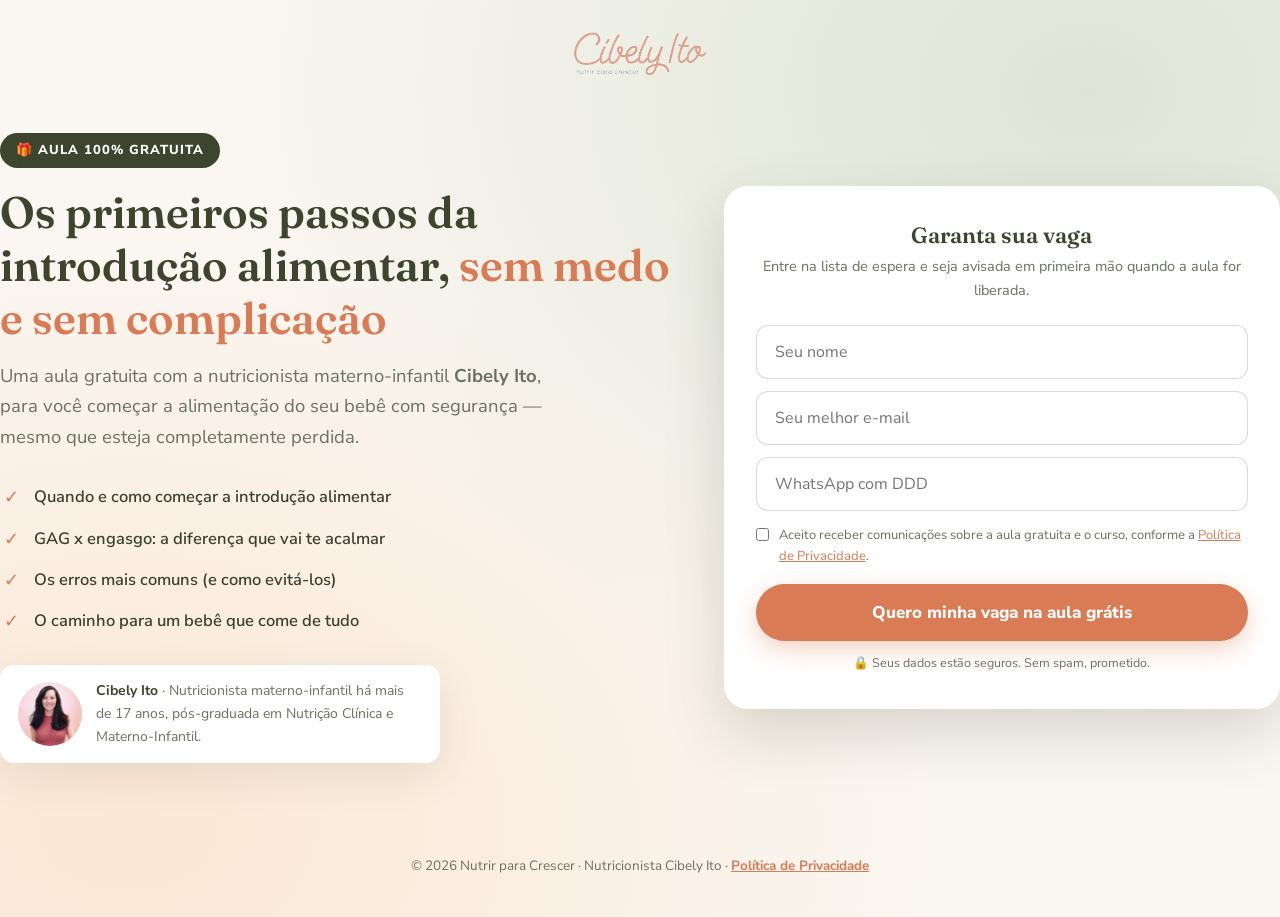
==== aula-gratis/index.html @ ddbc22b2 "Foto do consultório na seção sobre, foto colorida na landing, remove original pesado Co-Authored-By:" ====
<!DOCTYPE html>
<html lang="pt-BR">
<head>
  <meta charset="UTF-8">
  <meta name="viewport" content="width=device-width, initial-scale=1.0, viewport-fit=cover">

  <!-- Página de campanha (tráfego pago): não indexar no Google,
       para não competir com a página principal de vendas -->
  <meta name="robots" content="noindex">

  <title>Aula Gratuita de Introdução Alimentar | Nutri Cibely Ito</title>
  <meta name="description" content="Aula gratuita com a nutricionista materno-infantil Cibely Ito: os primeiros passos da introdução alimentar do seu bebê, sem medo e sem complicação. Entre na lista.">

  <meta property="og:type" content="website">
  <meta property="og:locale" content="pt_BR">
  <meta property="og:site_name" content="Nutrir para Crescer">
  <meta property="og:title" content="Aula gratuita: introdução alimentar sem medo — Nutri Cibely Ito">
  <meta property="og:description" content="Entre na lista de espera da aula gratuita sobre introdução alimentar, com a nutricionista Cibely Ito.">
  <meta property="og:url" content="https://nutrirparacrescer.com.br/aula-gratis/">
  <meta property="og:image" content="https://nutrirparacrescer.com.br/images/hero-mae-bebe.jpg">
  <meta name="twitter:card" content="summary_large_image">

  <link rel="icon" href="data:image/svg+xml,<svg xmlns='http://www.w3.org/2000/svg' viewBox='0 0 100 100'><text y='.9em' font-size='90'>🌱</text></svg>">

  <link rel="preconnect" href="https://fonts.googleapis.com">
  <link rel="preconnect" href="https://fonts.gstatic.com" crossorigin>
  <link href="https://fonts.googleapis.com/css2?family=Fraunces:opsz,wght@9..144,500;9..144,600;9..144,700&family=Nunito+Sans:wght@400;600;700;800&display=swap" rel="stylesheet">

  <style>
    :root{
      --verde:#8FB489; --verde-escuro:#3D452E; --verde-suave:#EBF2E9;
      --creme:#FAF6F1; --pessego:#FFBC7D; --terracota:#D97B54; --terracota-escuro:#C4663F;
      --rosa:#D8A292; --texto:#3A4132; --texto-suave:#6B7261; --branco:#FFFFFF;
      --sombra:0 12px 40px rgba(61,69,46,.10); --raio:18px;
    }
    *{margin:0;padding:0;box-sizing:border-box}
    body{font-family:'Nunito Sans',system-ui,sans-serif;background:
      radial-gradient(ellipse at 85% 10%,rgba(168,196,162,.35),transparent 55%),
      radial-gradient(ellipse at 10% 90%,rgba(255,188,125,.25),transparent 50%),var(--creme);
      color:var(--texto);line-height:1.65;font-size:17px;min-height:100vh}
    h1,h2,h3{font-family:'Fraunces',Georgia,serif;color:var(--verde-escuro);line-height:1.2;font-weight:600}
    .wrap{max-width:960px;margin:0 auto;padding:0 24px}

    .cabeca{text-align:center;padding:28px 0 8px}
    .cabeca img{height:52px;width:auto;margin:0 auto}

    .hero{display:grid;grid-template-columns:1.1fr .9fr;gap:44px;align-items:center;padding:36px 0 64px}
    .selo{display:inline-block;background:var(--verde-escuro);color:#fff;
          font-weight:800;font-size:13px;letter-spacing:1px;text-transform:uppercase;
          padding:7px 16px;border-radius:999px;margin-bottom:18px}
    h1{font-size:clamp(30px,4.4vw,44px);margin-bottom:16px}
    h1 em{font-style:normal;color:var(--terracota)}
    .sub{font-size:18.5px;color:var(--texto-suave);margin-bottom:24px;max-width:50ch}
    .aprender{list-style:none;margin-bottom:8px}
    .aprender li{padding:7px 0 7px 34px;position:relative;font-weight:600;font-size:16.5px}
    .aprender li::before{content:"✓";position:absolute;left:4px;color:var(--terracota);font-weight:800;font-size:18px}
    .quem{display:flex;gap:14px;align-items:center;margin-top:24px;background:var(--branco);
          border-radius:14px;padding:14px 18px;box-shadow:var(--sombra);max-width:440px}
    .quem img{width:64px;height:64px;border-radius:50%;object-fit:cover}
    .quem p{font-size:14px;color:var(--texto-suave)}
    .quem strong{color:var(--verde-escuro)}

    .caixa-form{background:var(--branco);border-radius:24px;padding:36px 32px;box-shadow:0 24px 60px rgba(61,69,46,.18)}
    .caixa-form h2{font-size:22px;margin-bottom:6px;text-align:center}
    .caixa-form .gratis{text-align:center;font-size:14.5px;color:var(--texto-suave);margin-bottom:22px}
    .campos{display:flex;flex-direction:column;gap:12px;margin-bottom:14px}
    input[type=text],input[type=email],input[type=tel]{
      width:100%;padding:15px 18px;border:1px solid rgba(61,69,46,.2);border-radius:12px;
      font-family:'Nunito Sans',sans-serif;font-size:16px;background:var(--branco);color:var(--texto)}
    input:focus{outline:2px solid var(--terracota);border-color:transparent}
    .consentimento{display:flex;gap:10px;align-items:flex-start;font-size:13px;
                   color:var(--texto-suave);margin-bottom:16px;cursor:pointer}
    .consentimento input{margin-top:3px;accent-color:var(--terracota)}
    .consentimento a{color:var(--terracota)}
    .btn{display:block;width:100%;background:var(--terracota);color:#fff;font-weight:800;font-size:17px;
         padding:17px 20px;border-radius:999px;border:0;cursor:pointer;text-align:center;font-family:'Nunito Sans',sans-serif;
         box-shadow:0 8px 24px rgba(217,123,84,.35);transition:transform .15s,background .15s}
    .btn:hover{background:var(--terracota-escuro);transform:translateY(-2px)}
    .nota{font-size:12.5px;color:var(--texto-suave);text-align:center;margin-top:12px}
    .sucesso{display:none;text-align:center;font-weight:800;color:var(--verde-escuro);
             background:var(--verde-suave);border-radius:12px;padding:18px;margin-top:8px}

    footer{text-align:center;padding:28px 0 40px;font-size:13.5px;color:var(--texto-suave)}
    footer a{color:var(--terracota);font-weight:700}

    @media (max-width:820px){
      .hero{grid-template-columns:1fr;padding-top:16px}
    }
  </style>
</head>
<body>

  <header class="cabeca">
    <img src="../images/logo.png" alt="Cibely Ito — Nutrir para Crescer">
  </header>

  <section class="hero">
    <div class="wrap" style="display:contents">
      <div>
        <span class="selo">🎁 Aula 100% gratuita</span>
        <h1>Os primeiros passos da introdução alimentar, <em>sem medo e sem complicação</em></h1>
        <p class="sub">Uma aula gratuita com a nutricionista materno-infantil <strong>Cibely Ito</strong>, para você começar a alimentação do seu bebê com segurança — mesmo que esteja completamente perdida.</p>
        <ul class="aprender">
          <li>Quando e como começar a introdução alimentar</li>
          <li>GAG x engasgo: a diferença que vai te acalmar</li>
          <li>Os erros mais comuns (e como evitá-los)</li>
          <li>O caminho para um bebê que come de tudo</li>
        </ul>
        <div class="quem">
          <img src="../images/perfil_instagram.jpg" alt="Nutricionista Cibely Ito">
          <p><strong>Cibely Ito</strong> · Nutricionista materno-infantil há mais de 17 anos, pós-graduada em Nutrição Clínica e Materno-Infantil.</p>
        </div>
      </div>

      <div class="caixa-form">
        <h2>Garanta sua vaga</h2>
        <p class="gratis">Entre na lista de espera e seja avisada em primeira mão quando a aula for liberada.</p>
        <form id="form-lista" action="https://docs.google.com/forms/d/e/1FAIpQLSf5_hrBWaJWvSB0HQ-dVeaftAwNBV72wIuiOvU0LccPDCa3ug/formResponse" method="POST" target="iframe-oculto">
          <div class="campos">
            <input type="text" name="entry.292821919" placeholder="Seu nome" required aria-label="Seu nome">
            <input type="email" name="entry.904373471" placeholder="Seu melhor e-mail" required aria-label="Seu melhor e-mail">
            <input type="tel" name="entry.1948208230" placeholder="WhatsApp com DDD" required aria-label="WhatsApp com DDD">
          </div>
          <label class="consentimento">
            <input type="checkbox" required>
            <span>Aceito receber comunicações sobre a aula gratuita e o curso, conforme a <a href="../politica-privacidade.html" target="_blank">Política de Privacidade</a>.</span>
          </label>
          <button type="submit" class="btn">Quero minha vaga na aula grátis</button>
        </form>
        <p class="nota">🔒 Seus dados estão seguros. Sem spam, prometido.</p>
        <p class="sucesso" id="msg-sucesso">💚 Vaga garantida! Assim que a aula for liberada, você será a primeira a saber.</p>
        <iframe name="iframe-oculto" id="iframe-oculto" style="display:none"></iframe>
      </div>
    </div>
  </section>

  <footer>
    <p>© 2026 Nutrir para Crescer · Nutricionista Cibely Ito · <a href="../politica-privacidade.html">Política de Privacidade</a></p>
  </footer>

  <script>
    (function(){
      var form = document.getElementById('form-lista');
      var enviado = false;
      form.addEventListener('submit', function(){ enviado = true; });
      document.getElementById('iframe-oculto').addEventListener('load', function(){
        if(enviado){
          form.style.display = 'none';
          document.querySelector('.nota').style.display = 'none';
          document.getElementById('msg-sucesso').style.display = 'block';
        }
      });
    })();
  </script>

</body>
</html>
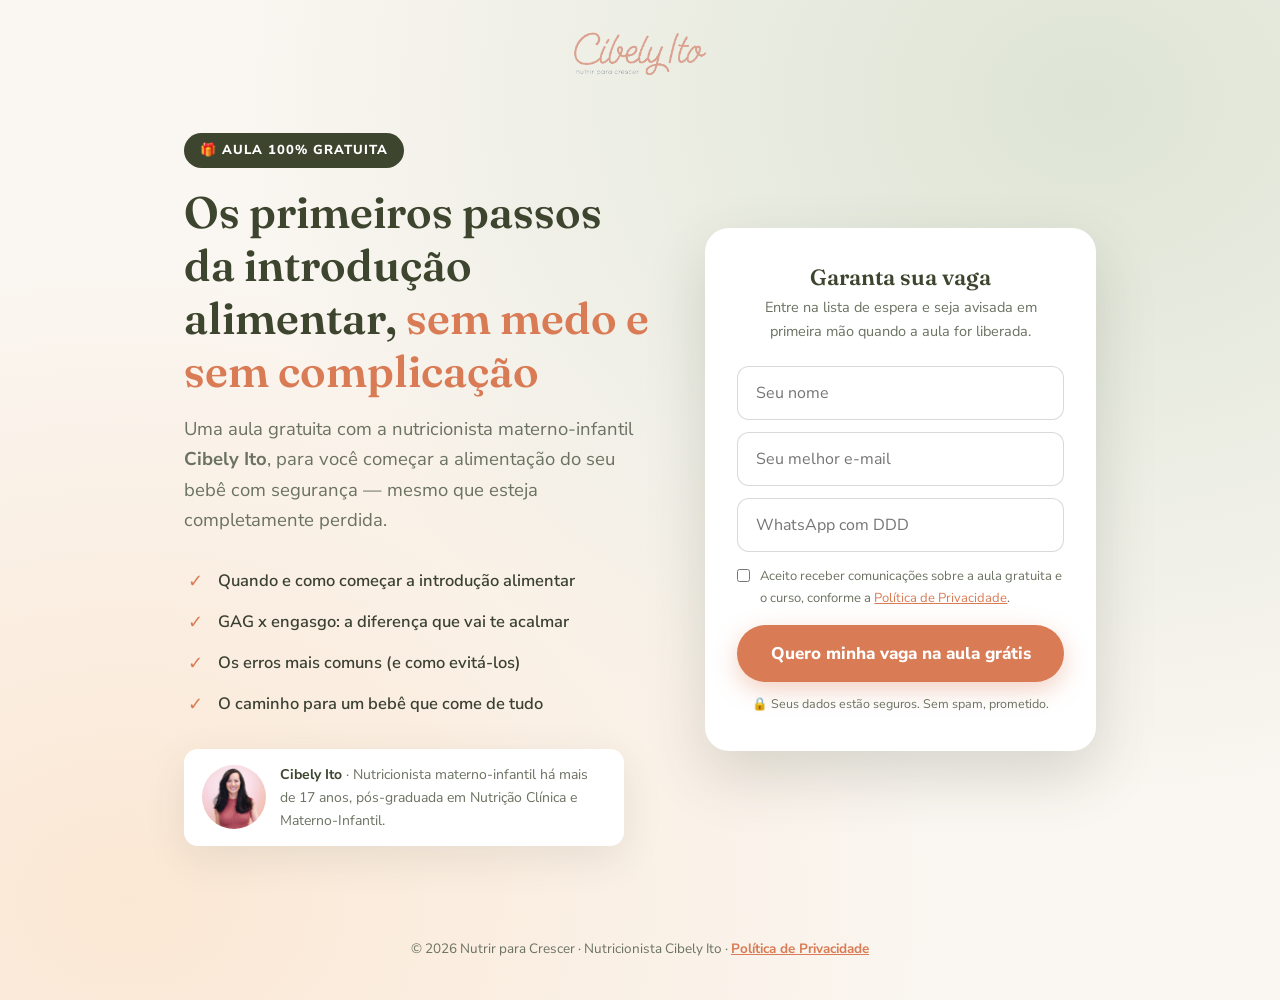
==== commit a9b0fd73: "Corrige margem lateral da landing da aula gratis O div.wrap do hero usa display:contents, o que desc" ====
--- a/aula-gratis/index.html
+++ b/aula-gratis/index.html
@@ -44,7 +44,10 @@
     .cabeca{text-align:center;padding:28px 0 8px}
     .cabeca img{height:52px;width:auto;margin:0 auto}
 
-    .hero{display:grid;grid-template-columns:1.1fr .9fr;gap:44px;align-items:center;padding:36px 0 64px}
+    /* o .wrap interno usa display:contents, então a largura/centralização
+       e o padding lateral precisam ficar no próprio .hero */
+    .hero{display:grid;grid-template-columns:1.1fr .9fr;gap:44px;align-items:center;
+          max-width:960px;margin:0 auto;padding:36px 24px 64px}
     .selo{display:inline-block;background:var(--verde-escuro);color:#fff;
           font-weight:800;font-size:13px;letter-spacing:1px;text-transform:uppercase;
           padding:7px 16px;border-radius:999px;margin-bottom:18px}
@@ -148,10 +151,12 @@
           form.style.display = 'none';
           document.querySelector('.nota').style.display = 'none';
           document.getElementById('msg-sucesso').style.display = 'block';
+          if(window.goatcounter){ window.goatcounter.count({path:'landing-lead-aula-gratis', title:'Cadastro na lista (landing)', event:true}); }
         }
       });
     })();
   </script>
+  <script data-goatcounter="https://nutrirparacrescer.goatcounter.com/count" async src="//gc.zgo.at/count.js"></script>
 
 </body>
 </html>
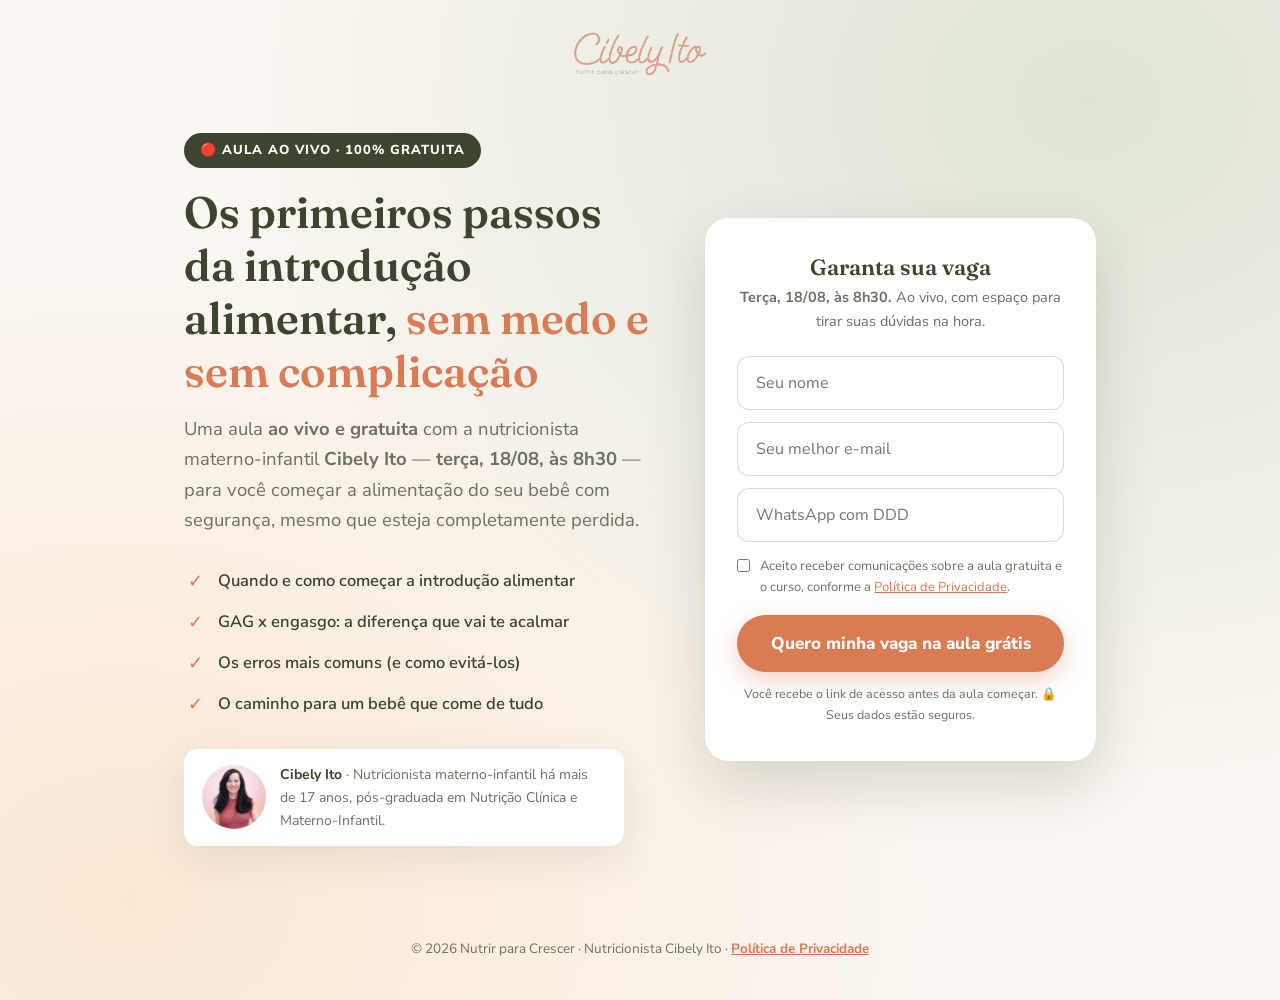
==== commit a7278949: "Anuncia a aula ao vivo de 18/08 8h30 nas 3 páginas (landing, home e link da bio) Co-Authored-By: Cla" ====
--- a/aula-gratis/index.html
+++ b/aula-gratis/index.html
@@ -8,14 +8,14 @@
        para não competir com a página principal de vendas -->
   <meta name="robots" content="noindex">
 
-  <title>Aula Gratuita de Introdução Alimentar | Nutri Cibely Ito</title>
-  <meta name="description" content="Aula gratuita com a nutricionista materno-infantil Cibely Ito: os primeiros passos da introdução alimentar do seu bebê, sem medo e sem complicação. Entre na lista.">
+  <title>Aula ao vivo e gratuita de Introdução Alimentar — 18/08, 8h30 | Nutri Cibely Ito</title>
+  <meta name="description" content="Aula ao vivo e gratuita com a nutricionista materno-infantil Cibely Ito, terça 18/08 às 8h30: os primeiros passos da introdução alimentar do seu bebê, sem medo e sem complicação.">
 
   <meta property="og:type" content="website">
   <meta property="og:locale" content="pt_BR">
   <meta property="og:site_name" content="Nutrir para Crescer">
-  <meta property="og:title" content="Aula gratuita: introdução alimentar sem medo — Nutri Cibely Ito">
-  <meta property="og:description" content="Entre na lista de espera da aula gratuita sobre introdução alimentar, com a nutricionista Cibely Ito.">
+  <meta property="og:title" content="Aula ao vivo e gratuita: introdução alimentar sem medo — 18/08, 8h30 — Nutri Cibely Ito">
+  <meta property="og:description" content="Terça, 18/08, às 8h30: aula ao vivo e gratuita sobre introdução alimentar, com a nutricionista Cibely Ito. Garanta sua vaga.">
   <meta property="og:url" content="https://nutrirparacrescer.com.br/aula-gratis/">
   <meta property="og:image" content="https://nutrirparacrescer.com.br/images/hero-mae-bebe.jpg">
   <meta name="twitter:card" content="summary_large_image">
@@ -100,9 +100,9 @@
   <section class="hero">
     <div class="wrap" style="display:contents">
       <div>
-        <span class="selo">🎁 Aula 100% gratuita</span>
+        <span class="selo">🔴 Aula ao vivo · 100% gratuita</span>
         <h1>Os primeiros passos da introdução alimentar, <em>sem medo e sem complicação</em></h1>
-        <p class="sub">Uma aula gratuita com a nutricionista materno-infantil <strong>Cibely Ito</strong>, para você começar a alimentação do seu bebê com segurança — mesmo que esteja completamente perdida.</p>
+        <p class="sub">Uma aula <strong>ao vivo e gratuita</strong> com a nutricionista materno-infantil <strong>Cibely Ito</strong> — <strong>terça, 18/08, às 8h30</strong> — para você começar a alimentação do seu bebê com segurança, mesmo que esteja completamente perdida.</p>
         <ul class="aprender">
           <li>Quando e como começar a introdução alimentar</li>
           <li>GAG x engasgo: a diferença que vai te acalmar</li>
@@ -117,7 +117,7 @@
 
       <div class="caixa-form">
         <h2>Garanta sua vaga</h2>
-        <p class="gratis">Entre na lista de espera e seja avisada em primeira mão quando a aula for liberada.</p>
+        <p class="gratis"><strong>Terça, 18/08, às 8h30.</strong> Ao vivo, com espaço para tirar suas dúvidas na hora.</p>
         <form id="form-lista" action="https://docs.google.com/forms/d/e/1FAIpQLSf5_hrBWaJWvSB0HQ-dVeaftAwNBV72wIuiOvU0LccPDCa3ug/formResponse" method="POST" target="iframe-oculto">
           <div class="campos">
             <input type="text" name="entry.292821919" placeholder="Seu nome" required aria-label="Seu nome">
@@ -130,8 +130,8 @@
           </label>
           <button type="submit" class="btn">Quero minha vaga na aula grátis</button>
         </form>
-        <p class="nota">🔒 Seus dados estão seguros. Sem spam, prometido.</p>
-        <p class="sucesso" id="msg-sucesso">💚 Vaga garantida! Assim que a aula for liberada, você será a primeira a saber.</p>
+        <p class="nota">Você recebe o link de acesso antes da aula começar. 🔒 Seus dados estão seguros.</p>
+        <p class="sucesso" id="msg-sucesso">💚 Vaga garantida! Te espero na terça, 18/08, às 8h30 — você recebe o link de acesso antes de começar.</p>
         <iframe name="iframe-oculto" id="iframe-oculto" style="display:none"></iframe>
       </div>
     </div>
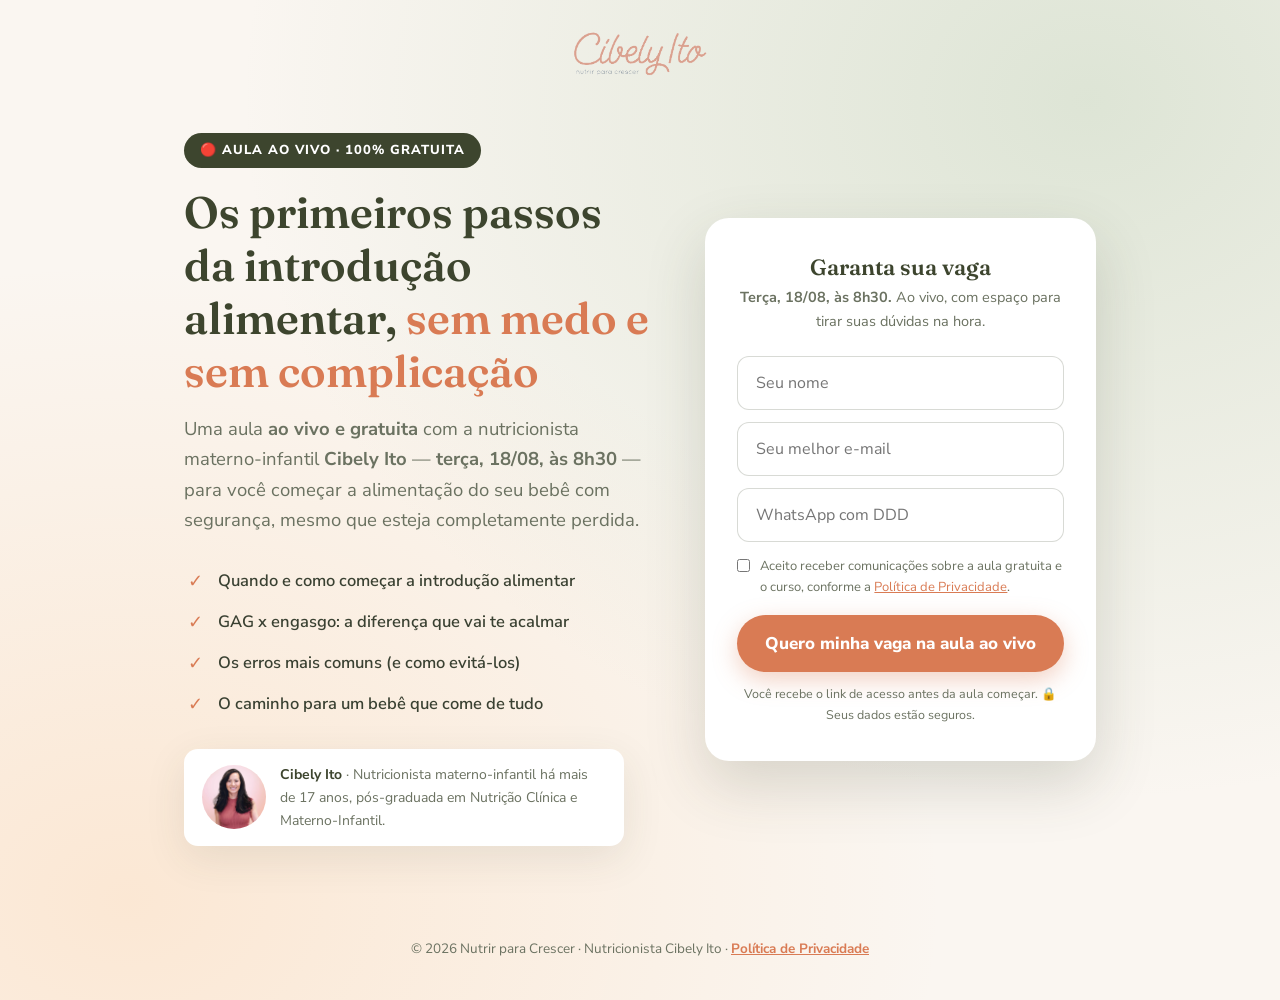
==== commit 87d52d98: "Ajusta botão da landing e título de sucesso do link da bio Co-Authored-By: Claude Opus 5 <noreply@an" ====
--- a/aula-gratis/index.html
+++ b/aula-gratis/index.html
@@ -128,7 +128,7 @@
             <input type="checkbox" required>
             <span>Aceito receber comunicações sobre a aula gratuita e o curso, conforme a <a href="../politica-privacidade.html" target="_blank">Política de Privacidade</a>.</span>
           </label>
-          <button type="submit" class="btn">Quero minha vaga na aula grátis</button>
+          <button type="submit" class="btn">Quero minha vaga na aula ao vivo</button>
         </form>
         <p class="nota">Você recebe o link de acesso antes da aula começar. 🔒 Seus dados estão seguros.</p>
         <p class="sucesso" id="msg-sucesso">💚 Vaga garantida! Te espero na terça, 18/08, às 8h30 — você recebe o link de acesso antes de começar.</p>
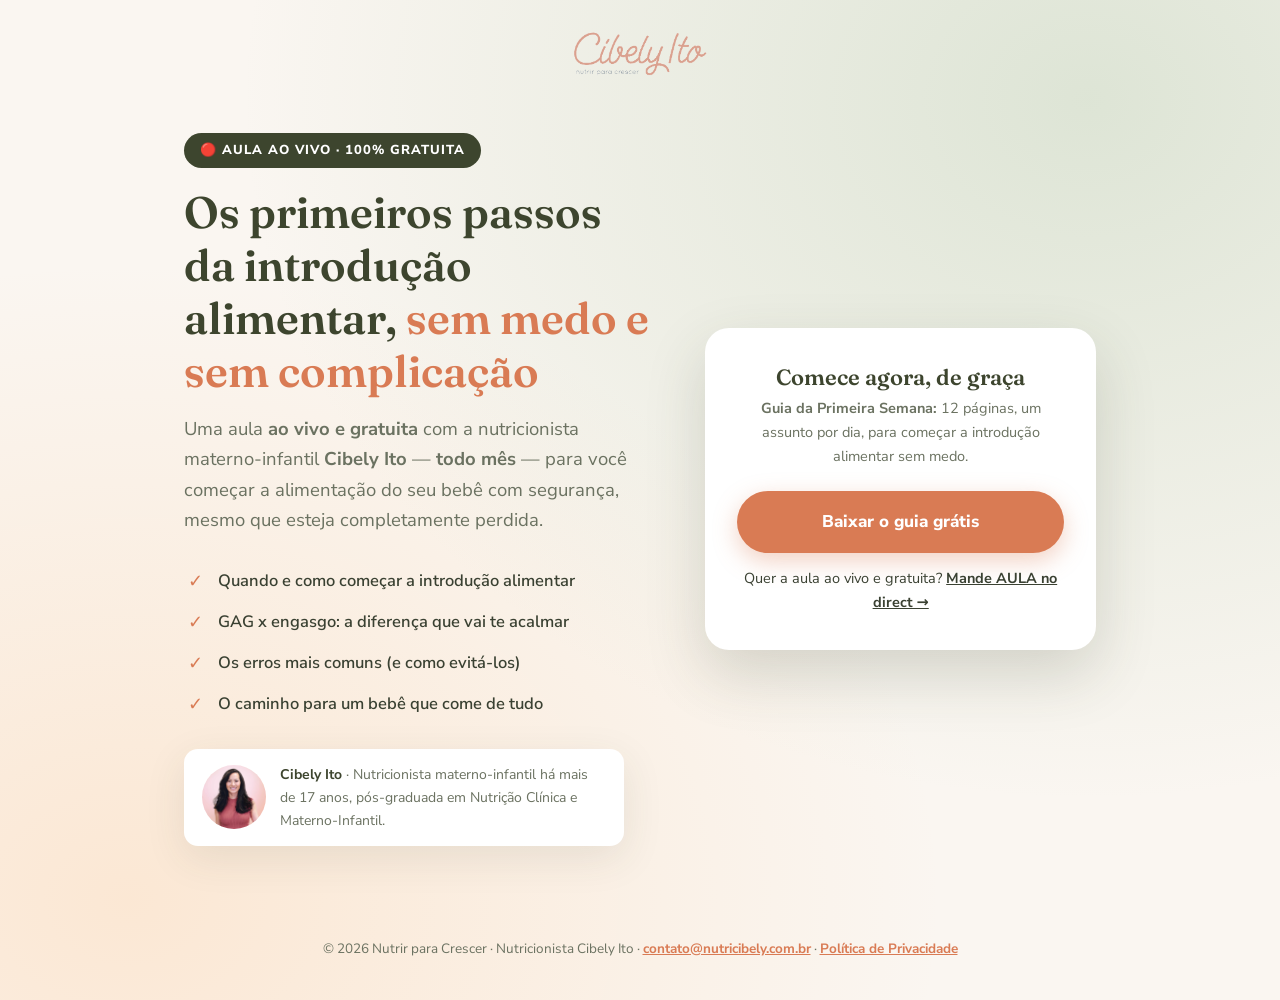
==== commit 259e0c4f: "Tira as datas da aula e troca o formulario pelo guia gratis - /aula-gratis, home e /instagram sem da" ====
--- a/aula-gratis/index.html
+++ b/aula-gratis/index.html
@@ -8,14 +8,14 @@
        para não competir com a página principal de vendas -->
   <meta name="robots" content="noindex">
 
-  <title>Aula ao vivo e gratuita de Introdução Alimentar — 18/08, 8h30 | Nutri Cibely Ito</title>
-  <meta name="description" content="Aula ao vivo e gratuita com a nutricionista materno-infantil Cibely Ito, terça 18/08 às 8h30: os primeiros passos da introdução alimentar do seu bebê, sem medo e sem complicação.">
+  <title>Aula ao vivo e gratuita de Introdução Alimentar | Nutri Cibely Ito</title>
+  <meta name="description" content="Aula ao vivo e gratuita com a nutricionista materno-infantil Cibely Ito, todo mês: os primeiros passos da introdução alimentar do seu bebê, sem medo e sem complicação.">
 
   <meta property="og:type" content="website">
   <meta property="og:locale" content="pt_BR">
   <meta property="og:site_name" content="Nutrir para Crescer">
-  <meta property="og:title" content="Aula ao vivo e gratuita: introdução alimentar sem medo — 18/08, 8h30 — Nutri Cibely Ito">
-  <meta property="og:description" content="Terça, 18/08, às 8h30: aula ao vivo e gratuita sobre introdução alimentar, com a nutricionista Cibely Ito. Garanta sua vaga.">
+  <meta property="og:title" content="Aula ao vivo e gratuita: introdução alimentar sem medo — Nutri Cibely Ito">
+  <meta property="og:description" content="Todo mês, uma aula ao vivo e gratuita sobre introdução alimentar, com a nutricionista Cibely Ito. Garanta sua vaga.">
   <meta property="og:url" content="https://nutrirparacrescer.com.br/aula-gratis/">
   <meta property="og:image" content="https://nutrirparacrescer.com.br/images/hero-mae-bebe.jpg">
   <meta name="twitter:card" content="summary_large_image">
@@ -102,7 +102,7 @@
       <div>
         <span class="selo">🔴 Aula ao vivo · 100% gratuita</span>
         <h1>Os primeiros passos da introdução alimentar, <em>sem medo e sem complicação</em></h1>
-        <p class="sub">Uma aula <strong>ao vivo e gratuita</strong> com a nutricionista materno-infantil <strong>Cibely Ito</strong> — <strong>terça, 18/08, às 8h30</strong> — para você começar a alimentação do seu bebê com segurança, mesmo que esteja completamente perdida.</p>
+        <p class="sub">Uma aula <strong>ao vivo e gratuita</strong> com a nutricionista materno-infantil <strong>Cibely Ito</strong> — <strong>todo mês</strong> — para você começar a alimentação do seu bebê com segurança, mesmo que esteja completamente perdida.</p>
         <ul class="aprender">
           <li>Quando e como começar a introdução alimentar</li>
           <li>GAG x engasgo: a diferença que vai te acalmar</li>
@@ -116,44 +116,27 @@
       </div>
 
       <div class="caixa-form">
-        <h2>Garanta sua vaga</h2>
-        <p class="gratis"><strong>Terça, 18/08, às 8h30.</strong> Ao vivo, com espaço para tirar suas dúvidas na hora.</p>
-        <form id="form-lista" action="https://docs.google.com/forms/d/e/1FAIpQLSf5_hrBWaJWvSB0HQ-dVeaftAwNBV72wIuiOvU0LccPDCa3ug/formResponse" method="POST" target="iframe-oculto">
-          <div class="campos">
-            <input type="text" name="entry.292821919" placeholder="Seu nome" required aria-label="Seu nome">
-            <input type="email" name="entry.904373471" placeholder="Seu melhor e-mail" required aria-label="Seu melhor e-mail">
-            <input type="tel" name="entry.1948208230" placeholder="WhatsApp com DDD" required aria-label="WhatsApp com DDD">
-          </div>
-          <label class="consentimento">
-            <input type="checkbox" required>
-            <span>Aceito receber comunicações sobre a aula gratuita e o curso, conforme a <a href="../politica-privacidade.html" target="_blank">Política de Privacidade</a>.</span>
-          </label>
-          <button type="submit" class="btn">Quero minha vaga na aula ao vivo</button>
-        </form>
-        <p class="nota">Você recebe o link de acesso antes da aula começar. 🔒 Seus dados estão seguros.</p>
-        <p class="sucesso" id="msg-sucesso">💚 Vaga garantida! Te espero na terça, 18/08, às 8h30 — você recebe o link de acesso antes de começar.</p>
-        <iframe name="iframe-oculto" id="iframe-oculto" style="display:none"></iframe>
+        <h2>Comece agora, de graça</h2>
+        <p class="gratis"><strong>Guia da Primeira Semana:</strong> 12 páginas, um assunto por dia, para começar a introdução alimentar sem medo.</p>
+        <a class="btn" id="btn-guia" href="/guia/Guia-da-Primeira-Semana.pdf" download data-goatcounter-click="landing-guia-download" style="text-align:center;text-decoration:none">Baixar o guia grátis</a>
+        <div class="depois-guia" id="depois-guia" hidden style="margin-top:18px;padding:16px;border-radius:14px;background:rgba(127,143,110,.12);text-align:left;font-size:15px;line-height:1.5">
+          <p style="margin:0 0 8px"><strong>💚 Seu guia está baixando.</strong> Próximos passos, se quiser:</p>
+          <p style="margin:0 0 6px">📅 <strong>Aula ao vivo e gratuita, todo mês:</strong> <a href="https://ig.me/m/nutricibely?ref=w58499106" data-goatcounter-click="landing-depois-aula" style="color:inherit;font-weight:700;text-decoration:underline">mande AULA no direct</a> e receba a data e o link do grupo.</p>
+          <p style="margin:0">💬 <strong>Consulta com a Cibely:</strong> <a href="https://wa.me/5511977242242?text=Oi%20Cibely%2C%20baixei%20o%20Guia%20da%20Primeira%20Semana%20e%20quero%20agendar%20uma%20consulta" data-goatcounter-click="landing-depois-consulta" style="color:inherit;font-weight:700;text-decoration:underline">chamar no WhatsApp</a>.</p>
+        </div>
+        <p class="link-aula" style="text-align:center;margin-top:14px;font-size:14.5px">Quer a aula ao vivo e gratuita? <a href="https://ig.me/m/nutricibely?ref=w58499106" data-goatcounter-click="landing-aula-direct" style="color:inherit;font-weight:700;text-decoration:underline">Mande AULA no direct →</a></p>
       </div>
     </div>
   </section>
 
   <footer>
-    <p>© 2026 Nutrir para Crescer · Nutricionista Cibely Ito · <a href="../politica-privacidade.html">Política de Privacidade</a></p>
+    <p>© 2026 Nutrir para Crescer · Nutricionista Cibely Ito · <a href="mailto:contato@nutricibely.com.br">contato@nutricibely.com.br</a> · <a href="../politica-privacidade.html">Política de Privacidade</a></p>
   </footer>
 
   <script>
     (function(){
-      var form = document.getElementById('form-lista');
-      var enviado = false;
-      form.addEventListener('submit', function(){ enviado = true; });
-      document.getElementById('iframe-oculto').addEventListener('load', function(){
-        if(enviado){
-          form.style.display = 'none';
-          document.querySelector('.nota').style.display = 'none';
-          document.getElementById('msg-sucesso').style.display = 'block';
-          if(window.goatcounter){ window.goatcounter.count({path:'landing-lead-aula-gratis', title:'Cadastro na lista (landing)', event:true}); }
-        }
-      });
+      var b = document.getElementById('btn-guia');
+      if(b){ b.addEventListener('click', function(){ document.getElementById('depois-guia').hidden = false; }); }
     })();
   </script>
   <script data-goatcounter="https://nutrirparacrescer.goatcounter.com/count" async src="//gc.zgo.at/count.js"></script>
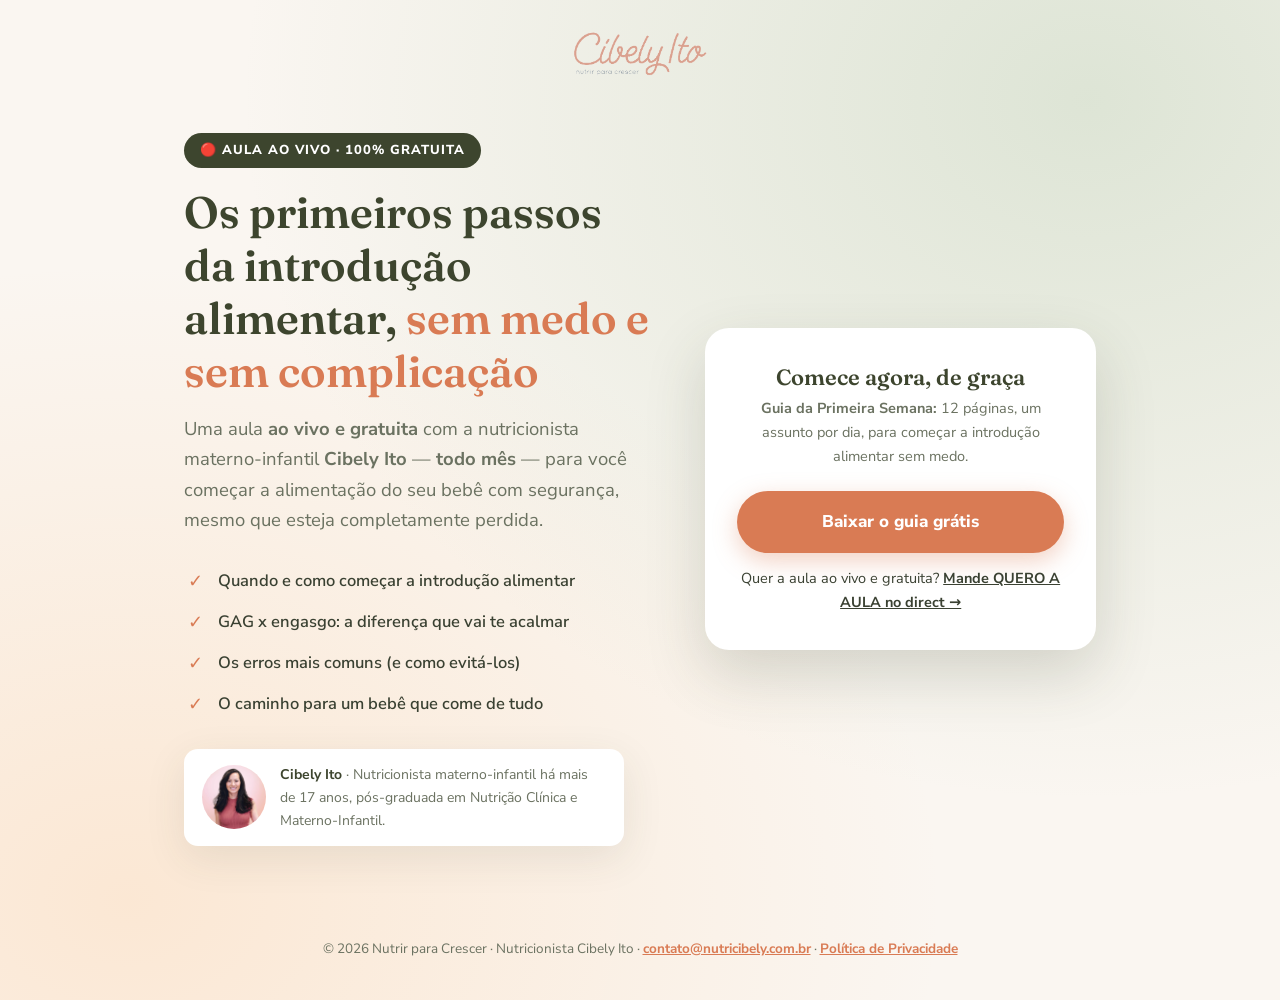
==== commit cf5bff7e: "Troca 'Mande AULA no direct' por 'Mande QUERO A AULA no direct' A automação do direct no Meta não re" ====
--- a/aula-gratis/index.html
+++ b/aula-gratis/index.html
@@ -121,10 +121,10 @@
         <a class="btn" id="btn-guia" href="/guia/Guia-da-Primeira-Semana.pdf" download data-goatcounter-click="landing-guia-download" style="text-align:center;text-decoration:none">Baixar o guia grátis</a>
         <div class="depois-guia" id="depois-guia" hidden style="margin-top:18px;padding:16px;border-radius:14px;background:rgba(127,143,110,.12);text-align:left;font-size:15px;line-height:1.5">
           <p style="margin:0 0 8px"><strong>💚 Seu guia está baixando.</strong> Próximos passos, se quiser:</p>
-          <p style="margin:0 0 6px">📅 <strong>Aula ao vivo e gratuita, todo mês:</strong> <a href="https://ig.me/m/nutricibely?ref=w58499106" data-goatcounter-click="landing-depois-aula" style="color:inherit;font-weight:700;text-decoration:underline">mande AULA no direct</a> e receba a data e o link do grupo.</p>
+          <p style="margin:0 0 6px">📅 <strong>Aula ao vivo e gratuita, todo mês:</strong> <a href="https://ig.me/m/nutricibely" data-goatcounter-click="landing-depois-aula" style="color:inherit;font-weight:700;text-decoration:underline">mande QUERO A AULA no direct</a> e receba a data e o link do grupo.</p>
           <p style="margin:0">💬 <strong>Consulta com a Cibely:</strong> <a href="https://wa.me/5511977242242?text=Oi%20Cibely%2C%20baixei%20o%20Guia%20da%20Primeira%20Semana%20e%20quero%20agendar%20uma%20consulta" data-goatcounter-click="landing-depois-consulta" style="color:inherit;font-weight:700;text-decoration:underline">chamar no WhatsApp</a>.</p>
         </div>
-        <p class="link-aula" style="text-align:center;margin-top:14px;font-size:14.5px">Quer a aula ao vivo e gratuita? <a href="https://ig.me/m/nutricibely?ref=w58499106" data-goatcounter-click="landing-aula-direct" style="color:inherit;font-weight:700;text-decoration:underline">Mande AULA no direct →</a></p>
+        <p class="link-aula" style="text-align:center;margin-top:14px;font-size:14.5px">Quer a aula ao vivo e gratuita? <a href="https://ig.me/m/nutricibely" data-goatcounter-click="landing-aula-direct" style="color:inherit;font-weight:700;text-decoration:underline">Mande QUERO A AULA no direct →</a></p>
       </div>
     </div>
   </section>
